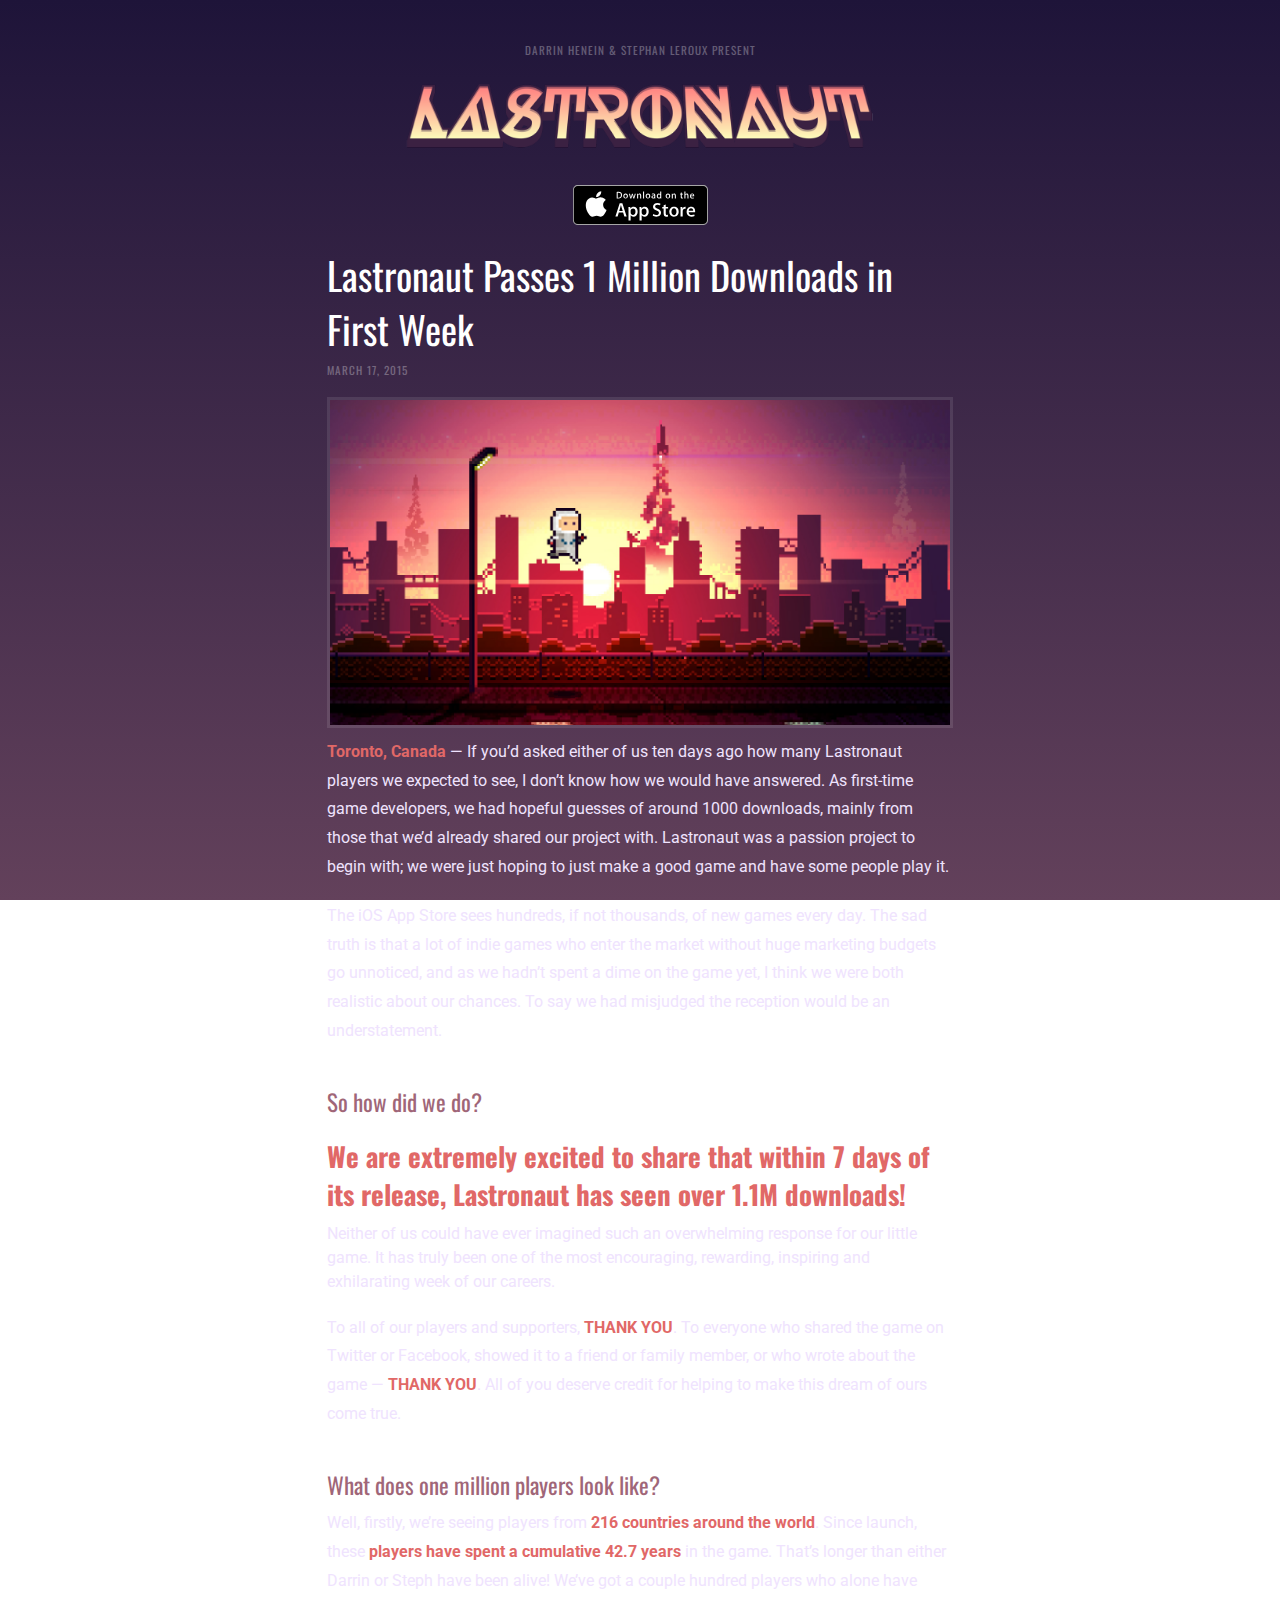
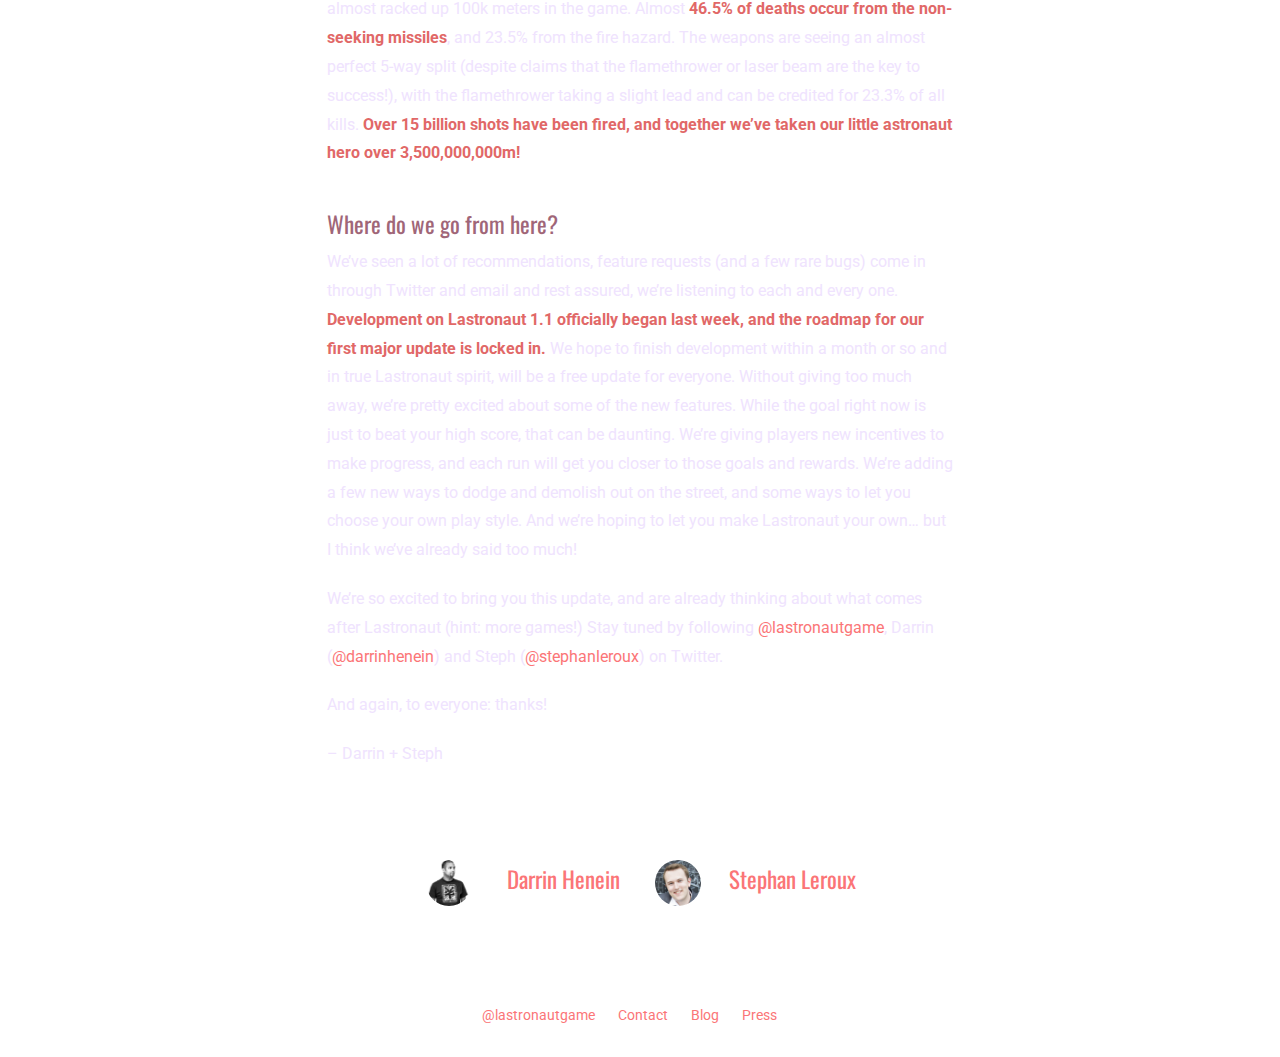
==== blog/1-million/index.html @ f0574ff7 "2025 commit" ====
<!doctype html>
<html class="no-js" lang="en">
  <head>
    <meta charset="utf-8" />
    <meta name="viewport" content="width=device-width, initial-scale=1.0" />
    <title>Lastronaut Passes 1 Million Downloads in First Week | Lastronaut: A game for iOS</title>
    <link rel="shortcut icon" href="../..//favicon.png" type="image/x-icon">

    <link rel="stylesheet" href="../../css/foundation.css" />
    <link rel="stylesheet" href="../../css/app.css" />
    <link href='http://fonts.googleapis.com/css?family=Roboto:400,700,400italic,700italic,300' rel='stylesheet' type='text/css'>
    <link href='http://fonts.googleapis.com/css?family=Oswald' rel='stylesheet' type='text/css'>
    <link href='http://fonts.googleapis.com/css?family=VT323' rel='stylesheet' type='text/css'>
  </head>
  <body>
    <div class="row header">
      <div class="small-9 medium-6 small-centered columns">
        <h6>Darrin Henein & Stephan Leroux present</h6>
        <a href="/"><img class="" src="../../img/title-hd.png" /></a>
        <div class="row social">
          <a href="https://itunes.apple.com/us/app/lastronaut/id805839157?ls=1&mt=8" class="">
            <div class="app-store">
              <img src="../../img/appstore.svg">
            </div>
          </a>
      </div>
    </div>

    <div class="row">
      <div class="small-12 medium-8 small-centered columns">
        <div class="row blog">

        <h1>Lastronaut Passes 1 Million Downloads in First Week</h1>
        <h6>March 17, 2015</h6>
        <img src="../../img/lastronaut-1.jpg" />

        <p><b>Toronto, Canada</b> &mdash; If you’d asked either of us ten days ago how many Lastronaut players we expected to see, I don’t know how we would have answered. As first-time game developers, we had hopeful guesses of around 1000 downloads, mainly from those that we’d already shared our project with.  Lastronaut was a passion project to begin with; we were just hoping to just make a good game and have some people play it.</p>

        <p>The iOS App Store sees hundreds, if not thousands, of new games every day. The sad truth is that a lot of indie games who enter the market without huge marketing budgets go unnoticed, and as we hadn’t spent a dime on the game yet, I think we were both realistic about our chances. To say we had misjudged the reception would be an understatement.</p>

        <h4>So how did we do?</h4>

        <p><b><h3>We are extremely excited to share that within 7 days of its release, Lastronaut has seen over 1.1M downloads!</h3></b> Neither of us could have ever imagined such an overwhelming response for our little game. It has truly been one of the most encouraging, rewarding, inspiring and exhilarating week of our careers.</p>

        <p>To all of our players and supporters, <b>THANK YOU</b>. To everyone who shared the game on Twitter or Facebook, showed it to a friend or family member, or who wrote about the game &mdash; <b>THANK YOU</b>. All of you deserve credit for helping to make this dream of ours come true.</p>

        <h4>What does one million players look like?</h4>

        <p>Well, firstly, we’re seeing players from <b>216 countries around the world</b>. Since launch, these <b>players have spent a cumulative 42.7 years</b> in the game. That’s longer than either Darrin or Steph have been alive! We’ve got a couple hundred players who alone have almost racked up 100k meters in the game. Almost <b>46.5% of deaths occur from the non-seeking missiles</b>, and 23.5% from the fire hazard. The weapons are seeing an almost perfect 5-way split (despite claims that the flamethrower or laser beam are the key to success!), with the flamethrower taking a slight lead and can be credited for 23.3% of all kills. <b>Over 15 billion shots have been fired, and together we’ve taken our little astronaut hero over 3,500,000,000m!</b></p>

        <h4>Where do we go from here?</h4>

        <p>We’ve seen a lot of recommendations, feature requests (and a few rare bugs) come in through Twitter and email and rest assured, we’re listening to each and every one. <b>Development on Lastronaut 1.1 officially began last week, and the roadmap for our first major update is locked in.</b> We hope to finish development within a month or so and in true Lastronaut spirit, will be a free update for everyone. Without giving too much away, we’re pretty excited about some of the new features. While the goal right now is just to beat your high score, that can be daunting. We’re giving players new incentives to make progress, and each run will get you closer to those goals and rewards. We’re adding a few new ways to dodge and demolish out on the street, and some ways to let you choose your own play style. And we’re hoping to let you make Lastronaut your own… but I think we’ve already said too much!</p>

        <p>We’re so excited to bring you this update, and are already thinking about what comes after Lastronaut (hint: more games!) Stay tuned by following <a href="http://twitter.com/lastronautgame">@lastronautgame</a>, Darrin (<a href="http://twitter.com/darrinhenein">@darrinhenein</a>) and Steph (<a href="http://twitter.com/stephanleroux">@stephanleroux</a>) on Twitter.</p>

        <p>And again, to everyone: thanks!</p>

        <p>– Darrin + Steph</p>


        </div>

    <div class="row">
      <div class="small-12 medium-8 small-centered columns profiles">
        <div class="row">
          <div class="small-12 medium-6 columns profile">
            <div class="row">
              <img src="../../img/darrin.jpeg" class="small-3 medium-4 avatar columns">
              <div class="small-12">
                <h4><a href="http://twitter.com/darrinhenein">Darrin Henein</a></h4>
                <h6 class="profile-title">Artwork, Programming & Music</h6>
              </div>
            </div>
          </div>
          <div class="small-12 medium-6 columns profile">
            <div class="row">
              <img src="../../img/stephan.jpeg" class="small-3 medium-4 avatar columns">
              <div class="small-12">
                <h4><a href="http://twitter.com/stephanleroux">Stephan Leroux</a></h4>
                <h6 class="profile-title">Programming</h6>
              </div>
            </div>
          </div>
        </div>
      </div>
    </div>

    <div class="row footer">
      <div class="small-12 medium-8 small-centered columns">
        <div class="row small-2">
          Lastronaut © 2015 Darrin Henein & Stephan Leroux.
        </div>
        <div class="row small-10">
          <a href="http://twitter.com/lastronautgame">@lastronautgame</a>
          <a href="mailto:darrinhenein@gmail.com">Contact</a>
          <a href="http://lastronautgame.com/blog/cvga-2015">Blog</a>
          <a href="http://lastronautgame.com/press/sheet.php?p=lastronaut">Press</a>
        </div>
      </div>
    </div>

    <script>
      (function(i,s,o,g,r,a,m){i['GoogleAnalyticsObject']=r;i[r]=i[r]||function(){
      (i[r].q=i[r].q||[]).push(arguments)},i[r].l=1*new Date();a=s.createElement(o),
      m=s.getElementsByTagName(o)[0];a.async=1;a.src=g;m.parentNode.insertBefore(a,m)
      })(window,document,'script','//www.google-analytics.com/analytics.js','ga');

      ga('create', 'UA-31042254-4', 'auto');
      ga('send', 'pageview');

    </script>
  </body>
</html>
---- css/app.css ----
html {
    height: 100%;
}

body {
  background-color: #2C1D3C;
  background: linear-gradient(#1E1439, #63415B);
  color: #EFE3FE;
  font-family: "Roboto", Helvetica, Arial, sans-serif;
  height: 100%;
  margin: 0;
  padding: 40px 0;
  background-repeat: no-repeat;
  background-attachment: fixed;
}

h1, h2, h3, h4, h5, h6 {
  color: #FFF;
  font-family: "Oswald", Helvetica, Arial, sans-serif;
}

a {
  color: #FB7577;
}

a:hover {
  color: #FF958D;
}

h1 {
  font-size: 90%;
}

.banner {
  background: #111;
  padding: 3px;
  position: absolute;
  top: 0;
  text-align: center;
  right: 0;
  left: 0;
  margin-bottom: 60px;
}

.banner a {
  font-size: 90%;
  color: #FEF6C4;
}

.banner a:hover {
  border-bottom: 1px dotted;
}

.banner a span {
  font-size: 80%;
}

.video-container iframe {
  position: absolute;
  top: 0;
  left: 0;
  width: 100%;
  height: 100%;
}

.video-container {
  margin: 20px 0 20px;
  box-shadow: 0 3px 3px rgba(0,0,0,0.4);
  position: relative;
  padding-bottom: 56.25%;
  padding-top: 30px;
  height: 0;
  overflow: hidden;
  border-radius: 6px;
}

blockquote {
  font-family: "Open Sans";
  border: none;
  color: #99CDD0;
  padding: 20px 0;
  margin: 20px 0;
  font-style: italic;
  text-align: center;
  font-size: 120%;
  border-top: 1px dotted #613F59;
  border-bottom: 1px dotted #613F59;
}

.header {
  text-align: center;
}

.header h6 {
  text-transform: uppercase;
  opacity: 0.3;
  letter-spacing: 1px;
  font-size: 70%;
}

.avatar {
  border-radius: 50%;
}

.profile {
  margin-top: 30px;
  margin-bottom: 20px;
}

.profiles {
  margin-top: 20px;
  margin-bottom: 20px;
  border-top: 1px solid rgba(255, 255, 255, 0.1);
  border-bottom: 1px solid rgba(255, 255, 255, 0.1);
}

img.screenshot {
  margin-bottom: 10px;
  border: 2px solid rgba(255, 255, 255, 0.1);
}

img.screenshot:hover {
  box-shadow: 0 3px 4px rgba(0, 0, 0, 0.5)
}

.footer {
  font-size: 90%;
  color: rgba(255, 255, 255, 0.2);
  padding: 0 0.9375rem;
  padding-bottom: 30px;
}

.footer a {
  margin-right: 20px;
}

.app-store {
  position: relative;
  display: inline-block;
}

.coming-soon {
  border-radius: 4px;
  opacity: 0;
  position: absolute;
  top: 0;
  left: 0;
  background: rgba(0,0,0,0.8);
  width: 100%;
  height: 100%;
  transition: opacity 0.15s ease-in-out;
}

.coming-soon:hover {
  opacity: 1;
}

.coming-soon:after {
  content: "Coming Soon";
  color: #FFF;
  text-align: center;
  top: 7px;
  position: relative;
  font-size: 11px;
  text-shadow: 0px 2px 10px #000;
}

.stats {
  background: #111;
  font-family: "Oswald", Helvetica, Arial, sans-serif;
  font-size: 22px;
  border-radius: 10px;
  padding: 20px;
  margin: 20px 0;
  text-align: center;
  opacity: 0;
}

.stats span {
  color: #FDEDB8;
}

.row .row.social {
  margin-top: 20px;

  display: flex;
  flex-direction: row;
  justify-content: center;
  align-items: center;
}

.social a,
.social iframe {
  margin: 0 25px;
}

.social iframe {
  max-width: 125px;
  max-height: 20px;
}


@media (min-width: 640px) {
  .profile-title {
    margin-left: 33%;
  }
}

@media (max-width: 640px) {

  .row .row.social {
    flex-direction: column;
  }

  .social a,
  .social iframe {
    margin: 15px 0px;
  }
}

.blog {
  padding: 20px 30px;
  text-align: left;
}

.blog p {
  line-height: 180%;
  text-align: left;
}

.blog h1 {
  font-size: 240%;
}

.blog b, .blog strong {
  font-weight: bold;
  color: #E16867;
}

.blog img {
  margin: 10px 0;
  border: 3px solid rgba(255, 255, 255, 0.1);
}

.blog h4,
.blog h5 {
  margin-top: 40px;
  color: #A06678;
}
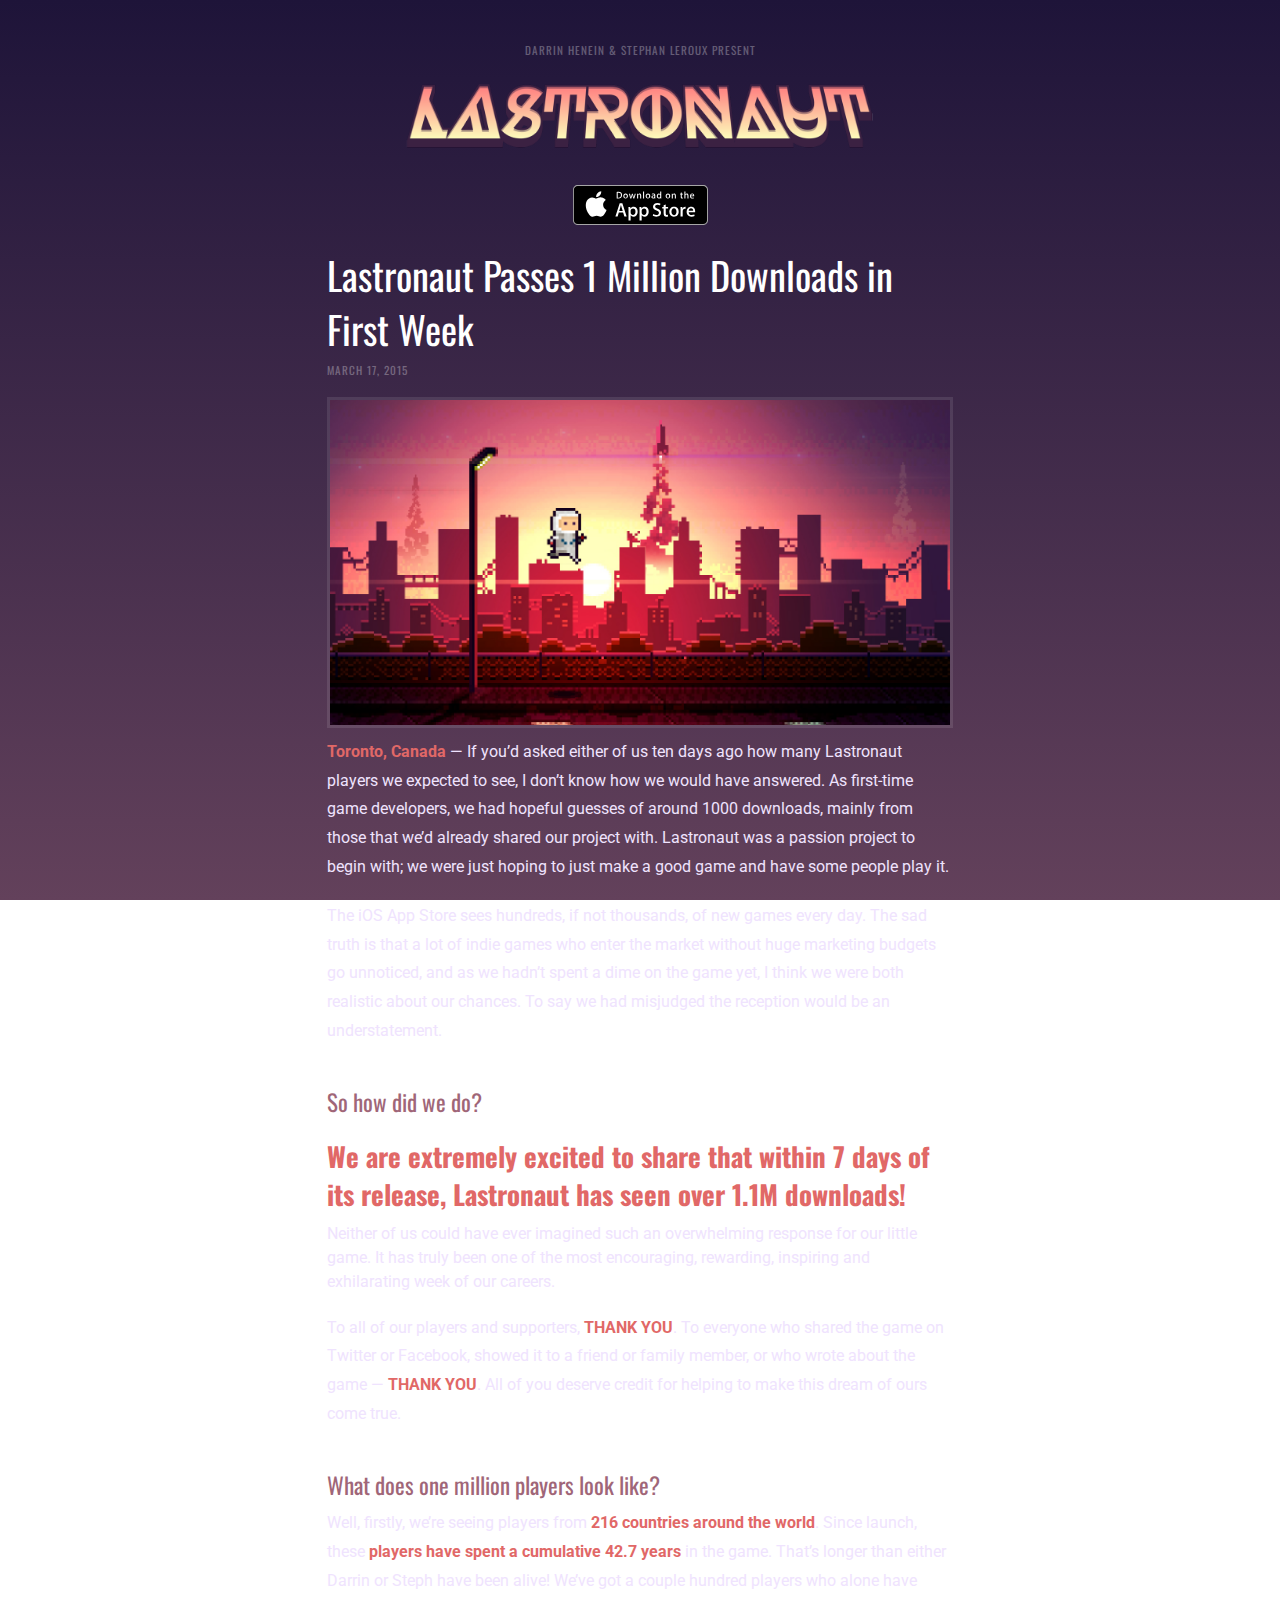
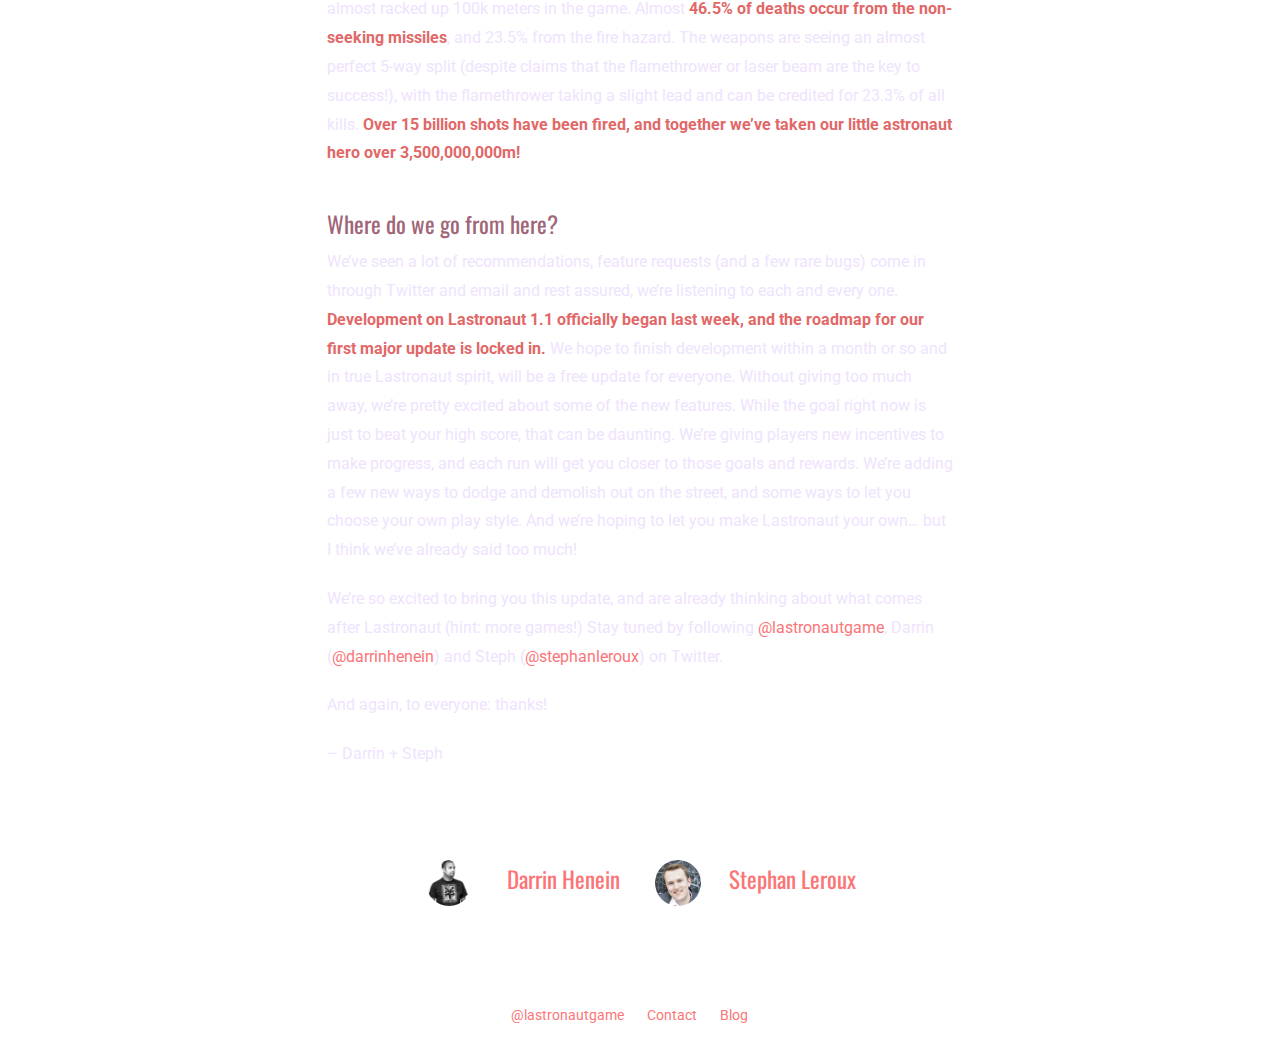
==== commit b821a57f: "Removed press links" ====
--- a/blog/1-million/index.html
+++ b/blog/1-million/index.html
@@ -1,28 +1,31 @@
 <!doctype html>
 <html class="no-js" lang="en">
-  <head>
-    <meta charset="utf-8" />
-    <meta name="viewport" content="width=device-width, initial-scale=1.0" />
-    <title>Lastronaut Passes 1 Million Downloads in First Week | Lastronaut: A game for iOS</title>
-    <link rel="shortcut icon" href="../..//favicon.png" type="image/x-icon">
 
-    <link rel="stylesheet" href="../../css/foundation.css" />
-    <link rel="stylesheet" href="../../css/app.css" />
-    <link href='http://fonts.googleapis.com/css?family=Roboto:400,700,400italic,700italic,300' rel='stylesheet' type='text/css'>
-    <link href='http://fonts.googleapis.com/css?family=Oswald' rel='stylesheet' type='text/css'>
-    <link href='http://fonts.googleapis.com/css?family=VT323' rel='stylesheet' type='text/css'>
-  </head>
-  <body>
-    <div class="row header">
-      <div class="small-9 medium-6 small-centered columns">
-        <h6>Darrin Henein & Stephan Leroux present</h6>
-        <a href="/"><img class="" src="../../img/title-hd.png" /></a>
-        <div class="row social">
-          <a href="https://itunes.apple.com/us/app/lastronaut/id805839157?ls=1&mt=8" class="">
-            <div class="app-store">
-              <img src="../../img/appstore.svg">
-            </div>
-          </a>
+<head>
+  <meta charset="utf-8" />
+  <meta name="viewport" content="width=device-width, initial-scale=1.0" />
+  <title>Lastronaut Passes 1 Million Downloads in First Week | Lastronaut: A game for iOS</title>
+  <link rel="shortcut icon" href="../..//favicon.png" type="image/x-icon">
+
+  <link rel="stylesheet" href="../../css/foundation.css" />
+  <link rel="stylesheet" href="../../css/app.css" />
+  <link href='http://fonts.googleapis.com/css?family=Roboto:400,700,400italic,700italic,300' rel='stylesheet'
+    type='text/css'>
+  <link href='http://fonts.googleapis.com/css?family=Oswald' rel='stylesheet' type='text/css'>
+  <link href='http://fonts.googleapis.com/css?family=VT323' rel='stylesheet' type='text/css'>
+</head>
+
+<body>
+  <div class="row header">
+    <div class="small-9 medium-6 small-centered columns">
+      <h6>Darrin Henein & Stephan Leroux present</h6>
+      <a href="/"><img class="" src="../../img/title-hd.png" /></a>
+      <div class="row social">
+        <a href="https://itunes.apple.com/us/app/lastronaut/id805839157?ls=1&mt=8" class="">
+          <div class="app-store">
+            <img src="../../img/appstore.svg">
+          </div>
+        </a>
       </div>
     </div>
 
@@ -30,85 +33,119 @@
       <div class="small-12 medium-8 small-centered columns">
         <div class="row blog">
 
-        <h1>Lastronaut Passes 1 Million Downloads in First Week</h1>
-        <h6>March 17, 2015</h6>
-        <img src="../../img/lastronaut-1.jpg" />
+          <h1>Lastronaut Passes 1 Million Downloads in First Week</h1>
+          <h6>March 17, 2015</h6>
+          <img src="../../img/lastronaut-1.jpg" />
 
-        <p><b>Toronto, Canada</b> &mdash; If you’d asked either of us ten days ago how many Lastronaut players we expected to see, I don’t know how we would have answered. As first-time game developers, we had hopeful guesses of around 1000 downloads, mainly from those that we’d already shared our project with.  Lastronaut was a passion project to begin with; we were just hoping to just make a good game and have some people play it.</p>
+          <p><b>Toronto, Canada</b> &mdash; If you’d asked either of us ten days ago how many Lastronaut players we
+            expected to see, I don’t know how we would have answered. As first-time game developers, we had hopeful
+            guesses of around 1000 downloads, mainly from those that we’d already shared our project with. Lastronaut
+            was a passion project to begin with; we were just hoping to just make a good game and have some people play
+            it.</p>
 
-        <p>The iOS App Store sees hundreds, if not thousands, of new games every day. The sad truth is that a lot of indie games who enter the market without huge marketing budgets go unnoticed, and as we hadn’t spent a dime on the game yet, I think we were both realistic about our chances. To say we had misjudged the reception would be an understatement.</p>
+          <p>The iOS App Store sees hundreds, if not thousands, of new games every day. The sad truth is that a lot of
+            indie games who enter the market without huge marketing budgets go unnoticed, and as we hadn’t spent a dime
+            on the game yet, I think we were both realistic about our chances. To say we had misjudged the reception
+            would be an understatement.</p>
 
-        <h4>So how did we do?</h4>
+          <h4>So how did we do?</h4>
 
-        <p><b><h3>We are extremely excited to share that within 7 days of its release, Lastronaut has seen over 1.1M downloads!</h3></b> Neither of us could have ever imagined such an overwhelming response for our little game. It has truly been one of the most encouraging, rewarding, inspiring and exhilarating week of our careers.</p>
+          <p><b>
+              <h3>We are extremely excited to share that within 7 days of its release, Lastronaut has seen over 1.1M
+                downloads!</h3>
+            </b> Neither of us could have ever imagined such an overwhelming response for our little game. It has truly
+            been one of the most encouraging, rewarding, inspiring and exhilarating week of our careers.</p>
 
-        <p>To all of our players and supporters, <b>THANK YOU</b>. To everyone who shared the game on Twitter or Facebook, showed it to a friend or family member, or who wrote about the game &mdash; <b>THANK YOU</b>. All of you deserve credit for helping to make this dream of ours come true.</p>
+          <p>To all of our players and supporters, <b>THANK YOU</b>. To everyone who shared the game on Twitter or
+            Facebook, showed it to a friend or family member, or who wrote about the game &mdash; <b>THANK YOU</b>. All
+            of you deserve credit for helping to make this dream of ours come true.</p>
 
-        <h4>What does one million players look like?</h4>
+          <h4>What does one million players look like?</h4>
 
-        <p>Well, firstly, we’re seeing players from <b>216 countries around the world</b>. Since launch, these <b>players have spent a cumulative 42.7 years</b> in the game. That’s longer than either Darrin or Steph have been alive! We’ve got a couple hundred players who alone have almost racked up 100k meters in the game. Almost <b>46.5% of deaths occur from the non-seeking missiles</b>, and 23.5% from the fire hazard. The weapons are seeing an almost perfect 5-way split (despite claims that the flamethrower or laser beam are the key to success!), with the flamethrower taking a slight lead and can be credited for 23.3% of all kills. <b>Over 15 billion shots have been fired, and together we’ve taken our little astronaut hero over 3,500,000,000m!</b></p>
+          <p>Well, firstly, we’re seeing players from <b>216 countries around the world</b>. Since launch, these
+            <b>players have spent a cumulative 42.7 years</b> in the game. That’s longer than either Darrin or Steph
+            have been alive! We’ve got a couple hundred players who alone have almost racked up 100k meters in the game.
+            Almost <b>46.5% of deaths occur from the non-seeking missiles</b>, and 23.5% from the fire hazard. The
+            weapons are seeing an almost perfect 5-way split (despite claims that the flamethrower or laser beam are the
+            key to success!), with the flamethrower taking a slight lead and can be credited for 23.3% of all kills.
+            <b>Over 15 billion shots have been fired, and together we’ve taken our little astronaut hero over
+              3,500,000,000m!</b>
+          </p>
 
-        <h4>Where do we go from here?</h4>
+          <h4>Where do we go from here?</h4>
 
-        <p>We’ve seen a lot of recommendations, feature requests (and a few rare bugs) come in through Twitter and email and rest assured, we’re listening to each and every one. <b>Development on Lastronaut 1.1 officially began last week, and the roadmap for our first major update is locked in.</b> We hope to finish development within a month or so and in true Lastronaut spirit, will be a free update for everyone. Without giving too much away, we’re pretty excited about some of the new features. While the goal right now is just to beat your high score, that can be daunting. We’re giving players new incentives to make progress, and each run will get you closer to those goals and rewards. We’re adding a few new ways to dodge and demolish out on the street, and some ways to let you choose your own play style. And we’re hoping to let you make Lastronaut your own… but I think we’ve already said too much!</p>
+          <p>We’ve seen a lot of recommendations, feature requests (and a few rare bugs) come in through Twitter and
+            email and rest assured, we’re listening to each and every one. <b>Development on Lastronaut 1.1 officially
+              began last week, and the roadmap for our first major update is locked in.</b> We hope to finish
+            development within a month or so and in true Lastronaut spirit, will be a free update for everyone. Without
+            giving too much away, we’re pretty excited about some of the new features. While the goal right now is just
+            to beat your high score, that can be daunting. We’re giving players new incentives to make progress, and
+            each run will get you closer to those goals and rewards. We’re adding a few new ways to dodge and demolish
+            out on the street, and some ways to let you choose your own play style. And we’re hoping to let you make
+            Lastronaut your own… but I think we’ve already said too much!</p>
 
-        <p>We’re so excited to bring you this update, and are already thinking about what comes after Lastronaut (hint: more games!) Stay tuned by following <a href="http://twitter.com/lastronautgame">@lastronautgame</a>, Darrin (<a href="http://twitter.com/darrinhenein">@darrinhenein</a>) and Steph (<a href="http://twitter.com/stephanleroux">@stephanleroux</a>) on Twitter.</p>
+          <p>We’re so excited to bring you this update, and are already thinking about what comes after Lastronaut
+            (hint: more games!) Stay tuned by following <a href="http://twitter.com/lastronautgame">@lastronautgame</a>,
+            Darrin (<a href="http://twitter.com/darrinhenein">@darrinhenein</a>) and Steph (<a
+              href="http://twitter.com/stephanleroux">@stephanleroux</a>) on Twitter.</p>
 
-        <p>And again, to everyone: thanks!</p>
+          <p>And again, to everyone: thanks!</p>
 
-        <p>– Darrin + Steph</p>
+          <p>– Darrin + Steph</p>
 
 
         </div>
 
-    <div class="row">
-      <div class="small-12 medium-8 small-centered columns profiles">
         <div class="row">
-          <div class="small-12 medium-6 columns profile">
+          <div class="small-12 medium-8 small-centered columns profiles">
             <div class="row">
-              <img src="../../img/darrin.jpeg" class="small-3 medium-4 avatar columns">
-              <div class="small-12">
-                <h4><a href="http://twitter.com/darrinhenein">Darrin Henein</a></h4>
-                <h6 class="profile-title">Artwork, Programming & Music</h6>
+              <div class="small-12 medium-6 columns profile">
+                <div class="row">
+                  <img src="../../img/darrin.jpeg" class="small-3 medium-4 avatar columns">
+                  <div class="small-12">
+                    <h4><a href="http://twitter.com/darrinhenein">Darrin Henein</a></h4>
+                    <h6 class="profile-title">Artwork, Programming & Music</h6>
+                  </div>
+                </div>
               </div>
-            </div>
-          </div>
-          <div class="small-12 medium-6 columns profile">
-            <div class="row">
-              <img src="../../img/stephan.jpeg" class="small-3 medium-4 avatar columns">
-              <div class="small-12">
-                <h4><a href="http://twitter.com/stephanleroux">Stephan Leroux</a></h4>
-                <h6 class="profile-title">Programming</h6>
+              <div class="small-12 medium-6 columns profile">
+                <div class="row">
+                  <img src="../../img/stephan.jpeg" class="small-3 medium-4 avatar columns">
+                  <div class="small-12">
+                    <h4><a href="http://twitter.com/stephanleroux">Stephan Leroux</a></h4>
+                    <h6 class="profile-title">Programming</h6>
+                  </div>
+                </div>
               </div>
             </div>
           </div>
         </div>
-      </div>
-    </div>
 
-    <div class="row footer">
-      <div class="small-12 medium-8 small-centered columns">
-        <div class="row small-2">
-          Lastronaut © 2015 Darrin Henein & Stephan Leroux.
+        <div class="row footer">
+          <div class="small-12 medium-8 small-centered columns">
+            <div class="row small-2">
+              Lastronaut © 2025 Darrin Henein & Stephan Leroux.
+            </div>
+            <div class="row small-10">
+              <a href="http://twitter.com/lastronautgame">@lastronautgame</a>
+              <a href="mailto:darrinhenein@gmail.com">Contact</a>
+              <a href="http://lastronautgame.com/blog/cvga-2015">Blog</a>
+            </div>
+          </div>
         </div>
-        <div class="row small-10">
-          <a href="http://twitter.com/lastronautgame">@lastronautgame</a>
-          <a href="mailto:darrinhenein@gmail.com">Contact</a>
-          <a href="http://lastronautgame.com/blog/cvga-2015">Blog</a>
-          <a href="http://lastronautgame.com/press/sheet.php?p=lastronaut">Press</a>
-        </div>
-      </div>
-    </div>
 
-    <script>
-      (function(i,s,o,g,r,a,m){i['GoogleAnalyticsObject']=r;i[r]=i[r]||function(){
-      (i[r].q=i[r].q||[]).push(arguments)},i[r].l=1*new Date();a=s.createElement(o),
-      m=s.getElementsByTagName(o)[0];a.async=1;a.src=g;m.parentNode.insertBefore(a,m)
-      })(window,document,'script','//www.google-analytics.com/analytics.js','ga');
+        <script>
+          (function (i, s, o, g, r, a, m) {
+            i['GoogleAnalyticsObject'] = r; i[r] = i[r] || function () {
+              (i[r].q = i[r].q || []).push(arguments)
+            }, i[r].l = 1 * new Date(); a = s.createElement(o),
+              m = s.getElementsByTagName(o)[0]; a.async = 1; a.src = g; m.parentNode.insertBefore(a, m)
+          })(window, document, 'script', '//www.google-analytics.com/analytics.js', 'ga');
 
-      ga('create', 'UA-31042254-4', 'auto');
-      ga('send', 'pageview');
+          ga('create', 'UA-31042254-4', 'auto');
+          ga('send', 'pageview');
 
-    </script>
-  </body>
-</html>
+        </script>
+</body>
+
+</html>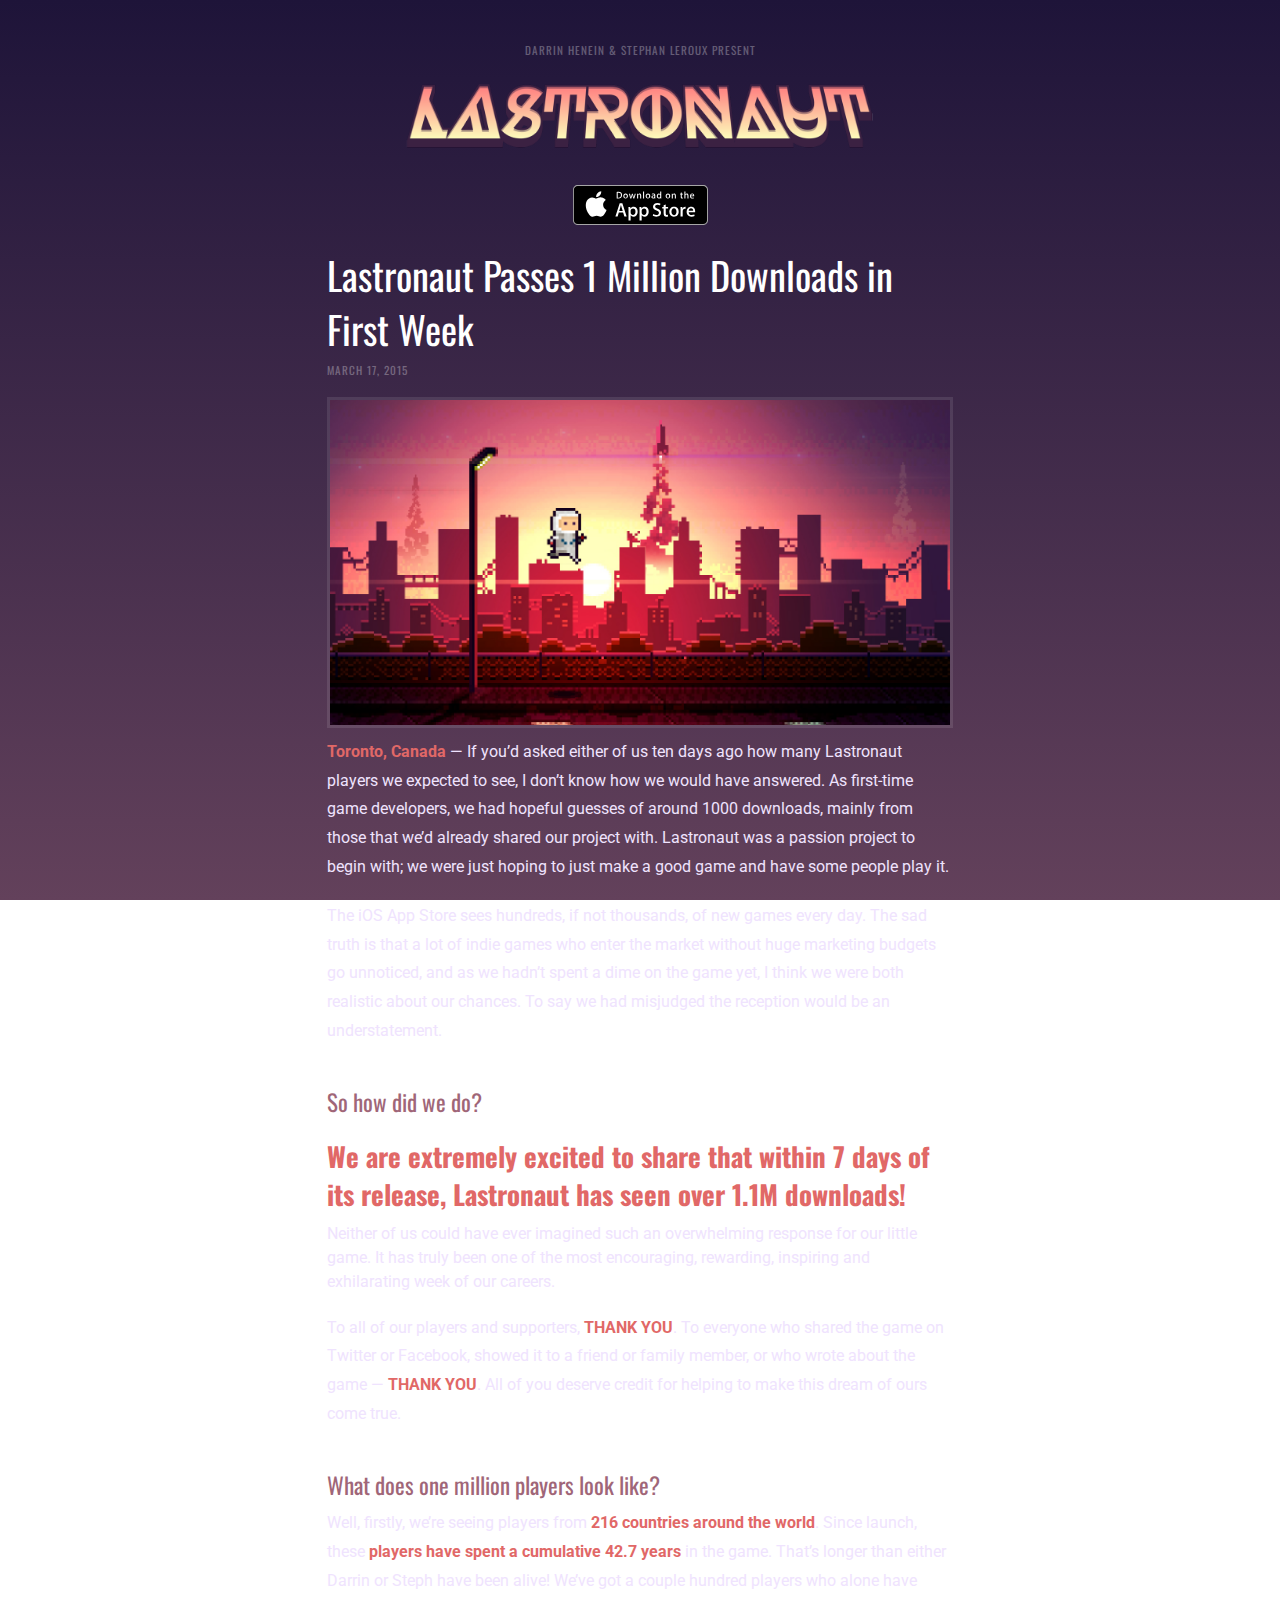
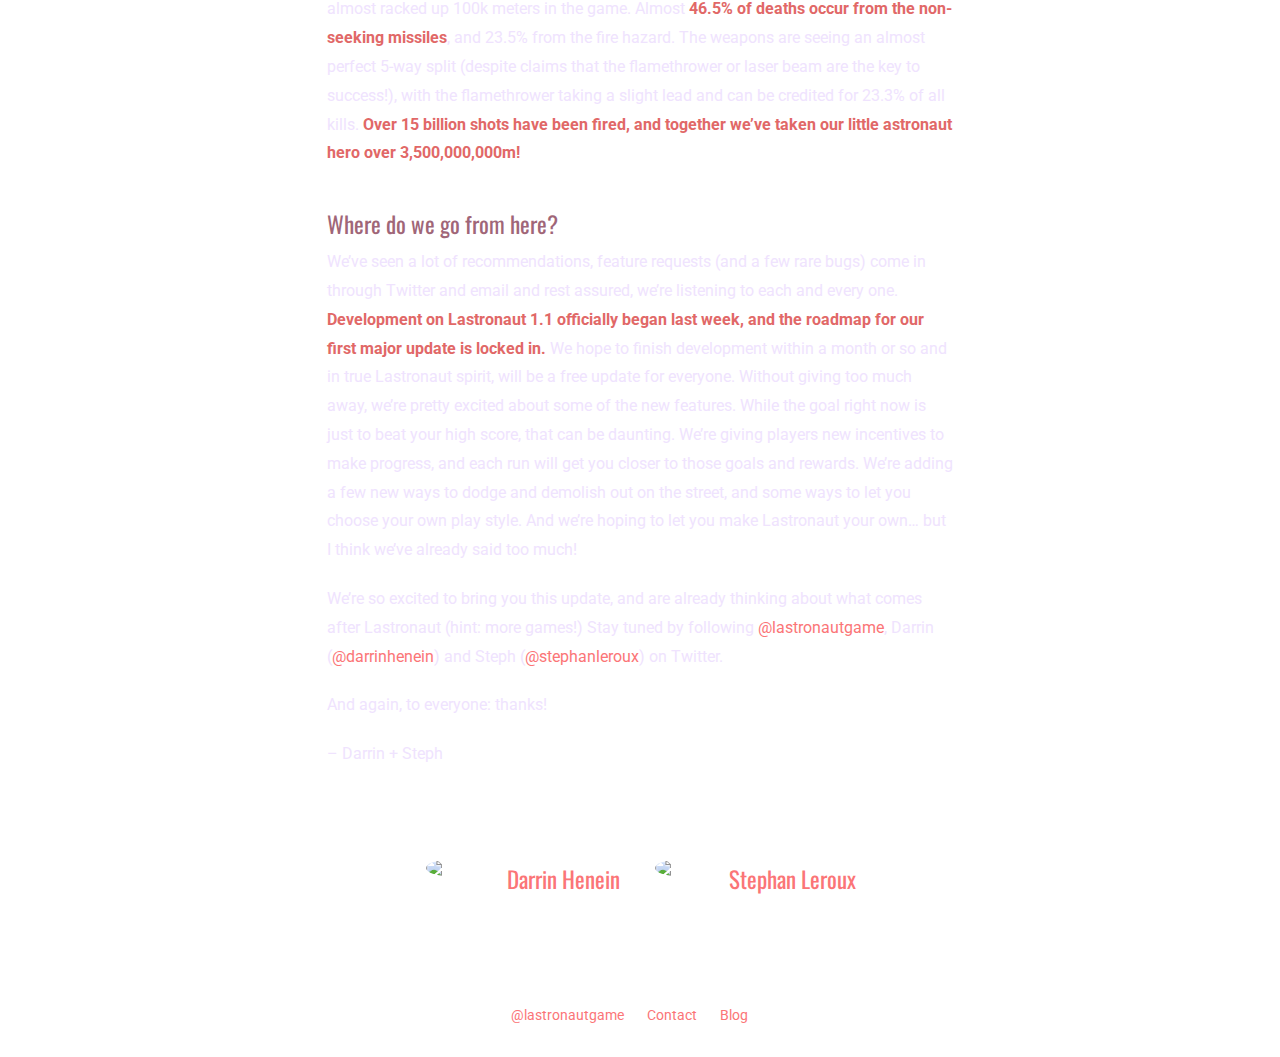
==== commit c5c60a4a: "Fixed footer consistency" ====
--- a/blog/1-million/index.html
+++ b/blog/1-million/index.html
@@ -93,7 +93,6 @@
 
           <p>– Darrin + Steph</p>
 
-
         </div>
 
         <div class="row">
@@ -101,7 +100,7 @@
             <div class="row">
               <div class="small-12 medium-6 columns profile">
                 <div class="row">
-                  <img src="../../img/darrin.jpeg" class="small-3 medium-4 avatar columns">
+                  <img src="img/darrin.jpeg" class="small-3 medium-4 avatar columns">
                   <div class="small-12">
                     <h4><a href="http://twitter.com/darrinhenein">Darrin Henein</a></h4>
                     <h6 class="profile-title">Artwork, Programming & Music</h6>
@@ -110,7 +109,7 @@
               </div>
               <div class="small-12 medium-6 columns profile">
                 <div class="row">
-                  <img src="../../img/stephan.jpeg" class="small-3 medium-4 avatar columns">
+                  <img src="img/stephan.jpeg" class="small-3 medium-4 avatar columns">
                   <div class="small-12">
                     <h4><a href="http://twitter.com/stephanleroux">Stephan Leroux</a></h4>
                     <h6 class="profile-title">Programming</h6>
@@ -124,7 +123,7 @@
         <div class="row footer">
           <div class="small-12 medium-8 small-centered columns">
             <div class="row small-2">
-              Lastronaut © 2025 Darrin Henein & Stephan Leroux.
+              Lastronaut ©2013–2025 Darrin Henein & Stephan Leroux.
             </div>
             <div class="row small-10">
               <a href="http://twitter.com/lastronautgame">@lastronautgame</a>
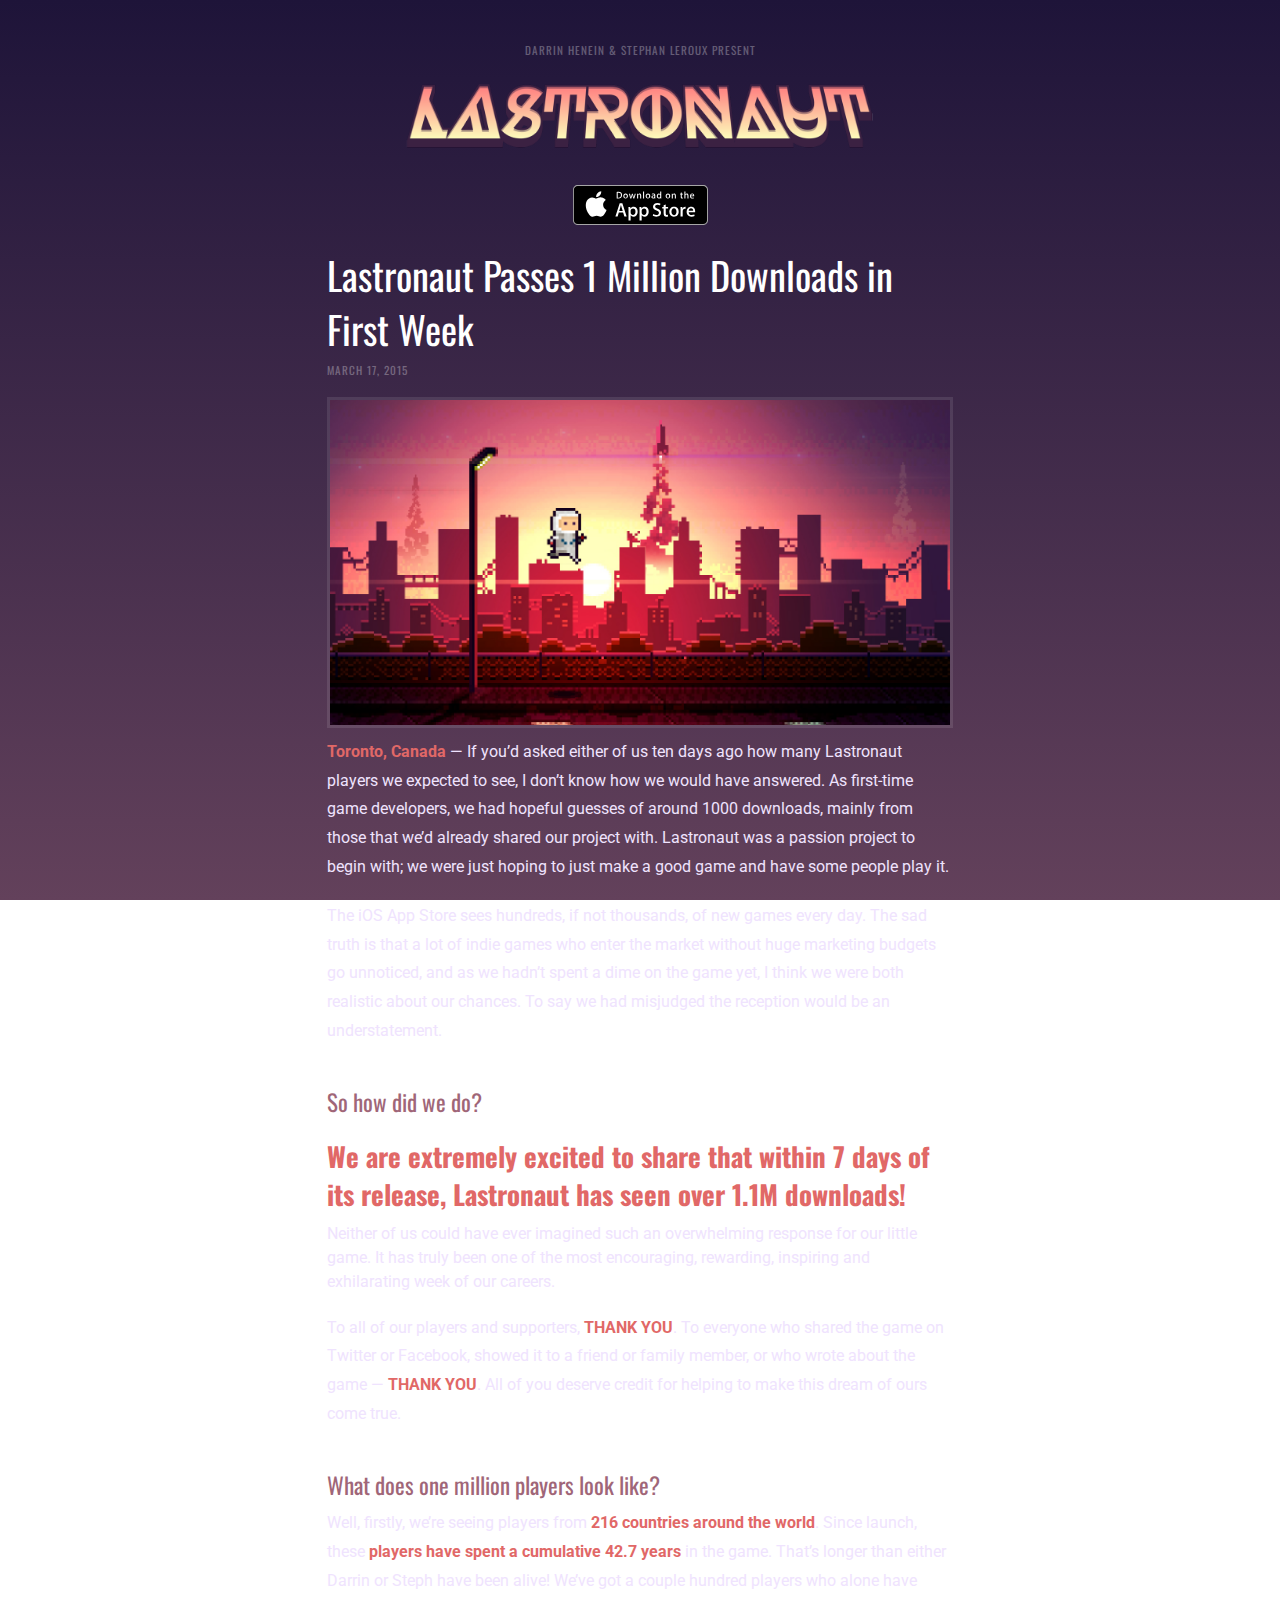
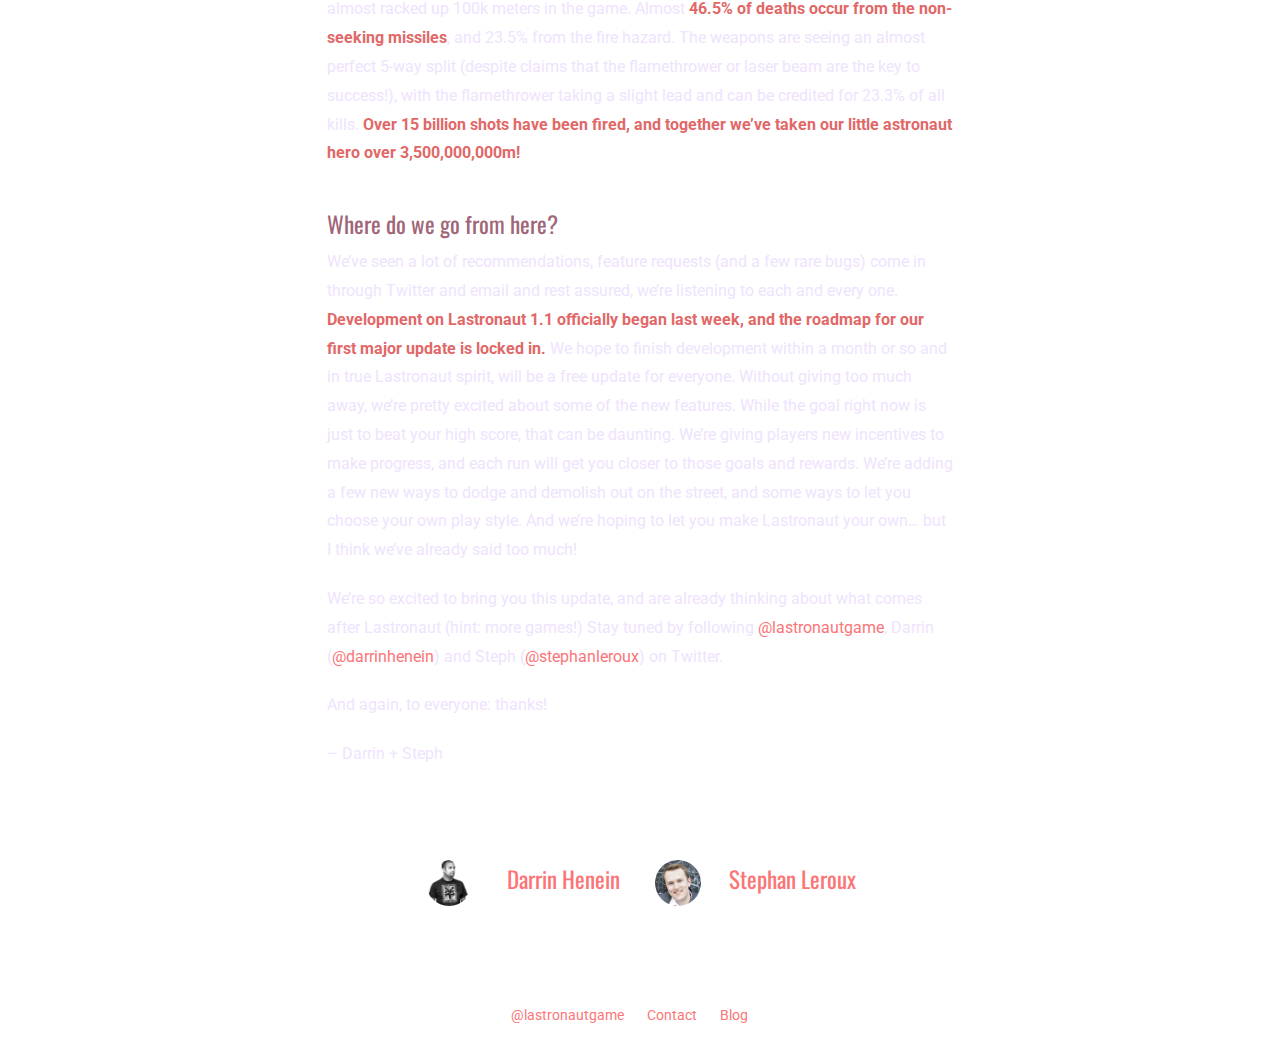
==== commit 86acf7a5: "-amFixed image paths" ====
--- a/blog/1-million/index.html
+++ b/blog/1-million/index.html
@@ -100,7 +100,7 @@
             <div class="row">
               <div class="small-12 medium-6 columns profile">
                 <div class="row">
-                  <img src="img/darrin.jpeg" class="small-3 medium-4 avatar columns">
+                  <img src="../../img/darrin.jpeg" class="small-3 medium-4 avatar columns">
                   <div class="small-12">
                     <h4><a href="http://twitter.com/darrinhenein">Darrin Henein</a></h4>
                     <h6 class="profile-title">Artwork, Programming & Music</h6>
@@ -109,7 +109,7 @@
               </div>
               <div class="small-12 medium-6 columns profile">
                 <div class="row">
-                  <img src="img/stephan.jpeg" class="small-3 medium-4 avatar columns">
+                  <img src="../../img/stephan.jpeg" class="small-3 medium-4 avatar columns">
                   <div class="small-12">
                     <h4><a href="http://twitter.com/stephanleroux">Stephan Leroux</a></h4>
                     <h6 class="profile-title">Programming</h6>
